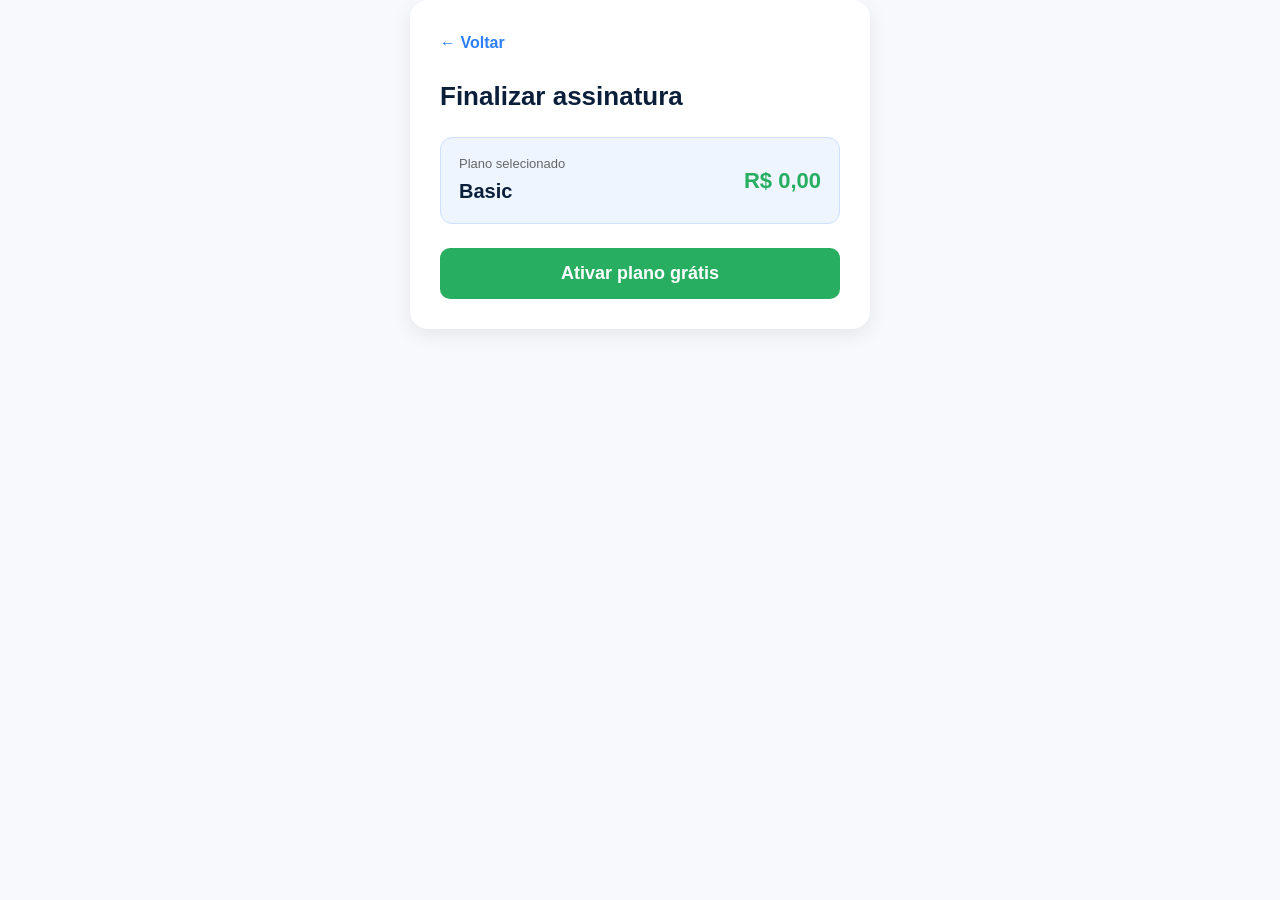
==== checkout.html @ 2158d4a7 "." ====
<!DOCTYPE html>
<html lang="pt-br">

<head>
    <meta charset="UTF-8">
    <meta name="viewport" content="width=device-width, initial-scale=1.0">
    <title>Pagamento - Medica+</title>
    <link rel="stylesheet" href="style.css">
</head>

<body class="pagina-checkout">

    <main class="checkout">

        <a href="index.html" class="voltar">← Voltar</a>

        <h1>Finalizar assinatura</h1>

        <section class="resumo" aria-live="polite">
            <div>
                <p class="resumo-label">Plano selecionado</p>
                <p class="resumo-plano" id="resumo-plano">—</p>
            </div>
            <p class="resumo-preco" id="resumo-preco">R$ 0,00</p>
        </section>

        <div class="metodos" role="tablist" aria-label="Forma de pagamento">
            <button type="button" class="metodo ativo" id="btn-cartao" role="tab" aria-selected="true">💳 Cartão</button>
            <button type="button" class="metodo" id="btn-pix" role="tab" aria-selected="false">⚡ Pix</button>
        </div>

        <!-- ==================== CARTÃO ==================== -->
        <form class="form-pagamento" id="form-cartao">

            <label for="nome-cartao">Nome no cartão</label>
            <input type="text" id="nome-cartao" placeholder="Como está impresso no cartão" autocomplete="cc-name">

            <label for="numero-cartao">Número do cartão</label>
            <input type="text" id="numero-cartao" placeholder="0000 0000 0000 0000" inputmode="numeric"
                autocomplete="cc-number">

            <div class="linha-dupla">
                <div>
                    <label for="validade">Validade</label>
                    <input type="text" id="validade" placeholder="MM/AA" inputmode="numeric" autocomplete="cc-exp">
                </div>
                <div>
                    <label for="cvv">CVV</label>
                    <input type="text" id="cvv" placeholder="123" inputmode="numeric" autocomplete="cc-csc">
                </div>
            </div>

            <p class="mensagem" id="msg-cartao"></p>

            <button type="submit" class="btn-pagar" id="btn-pagar-cartao">Pagar <span id="valor-botao"></span></button>
        </form>

        <!-- ==================== PIX ==================== -->
        <div class="form-pagamento escondido" id="form-pix">

            <div class="pix-qr" aria-hidden="true">▦</div>

            <p class="pix-texto">Escaneie o QR Code no app do seu banco ou copie o código Pix:</p>

            <div class="pix-codigo">
                <input type="text" id="codigo-pix" readonly
                    value="URUBUDOPIXPAGUEAGORA!">
                <button type="button" id="btn-copiar-pix">Copiar</button>
            </div>

            <p class="mensagem" id="msg-pix"></p>

            <button type="button" class="btn-pagar" id="btn-confirmar-pix">Já paguei</button>
        </div>

    </main>


    <div class="overlay-sucesso" id="overlay-sucesso">
        <div class="caixa-sucesso">
            <div class="check">✓</div>
            <h2>Pagamento aprovado!</h2>
            <p id="sucesso-texto">Sua assinatura foi ativada com sucesso.</p>
            <a href="index.html" class="btn-pagar">Voltar para o início</a>
        </div>
    </div>

    <script src="script.js"></script>

</body>

</html>
---- style.css ----
/* =========================================================
   AJUSTES DE INTEGRAÇÃO - PÁGINAS UNIFICADAS
   ========================================================= */

html {
    scroll-behavior: smooth;
    scroll-padding-top: 90px;
}

/* clip no lugar de hidden: evita barra lateral sem quebrar o position: sticky do menu */
body {
    overflow-x: clip;
}


* {
    margin: 0;
    padding: 0;
    box-sizing: border-box;
}



body {
    font-family: Arial, Helvetica, sans-serif;
    background-color: #f8f9fc;
    color: #333;
    line-height: 1.6;
}

/* ==========================================================
                        ACESSIBILIDADE
   ========================================================== */

.skip-link {
    position: absolute;
    top: -60px;
    left: 10px;
    background: #2d7ff9;
    color: #fff;
    padding: 10px 18px;
    border-radius: 8px;
    z-index: 2000;
    transition: top .2s;
}

.skip-link:focus {
    top: 10px;
}

a:focus-visible,
button:focus-visible,
input:focus-visible {
    outline: 3px solid #2d7ff9;
    outline-offset: 2px;
}

/* ==========================================================
                          NAV
   ========================================================== */

nav img {
    width: 180px;
    height: auto;
}

nav {
    background-color: #ffffff;
    position: sticky;
    top: 0;
    z-index: 1000;
    box-shadow: 0 3px 10px rgba(0, 0, 0, 0.08);
    font-size: 20px;
}

.nav-container {
    max-width: 1200px;
    margin: 0 auto;
    display: flex;
    align-items: center;
    justify-content: space-between;
    padding: 0 30px;
}

nav ul {
    display: flex;
    justify-content: center;
    align-items: center;
    list-style: none;
    gap: 20px;
}

nav li {
    margin: 0 20px;
}

nav a {
    display: block;
    text-decoration: none;
    color: #333;
    padding: 18px 0;
    font-weight: bold;
    transition: .3s;
}

nav a:hover {
    color: #2d7ff9;
}

nav a[aria-current="page"] {
    color: #2d7ff9;
    border-bottom: 3px solid #2d7ff9;
}

.menu-toggle {
    display: none;
    flex-direction: column;
    justify-content: space-between;
    width: 28px;
    height: 20px;
    background: none;
    border: none;
    cursor: pointer;
    padding: 0;
}

.menu-toggle span {
    display: block;
    height: 3px;
    width: 100%;
    background-color: #0b1f3a;
    border-radius: 2px;
}

/* ==========================================================
                         HERO
   ========================================================== */

.hero {
    display: flex;
    flex-direction: row;
    max-width: 1200px;
    margin: auto;
    justify-content: space-between;
    align-items: center;
    gap: 60px;
    padding: 80px 30px;
}

.hero-text {
    flex: 1;
    max-width: 550px;
}

.hero-text p:first-child {
    display: inline-block;
    color: #27AE60;
    background-color: #9FFFBF;
    font-size: 18px;
    border-radius: 30px;
    padding: 10px 20px;
    margin-bottom: 40px;
}

.hero-text h1 {
    font-size: 80px;
    color: #0b1f3a;
    line-height: 1.2;
    margin-bottom: 20px;
}

.hero-text h1 span {
    color: #27AE60;
}

.hero-text p {
    font-size: 21px;
    color: #666;
    margin-bottom: 30px;
    font-weight: bold;
}

.hero img {
    width: 380px;
    max-width: 100%;
    height: auto;
    flex-shrink: 0;
}

.hero-buttons {
    display: flex;
    flex-wrap: wrap;
    gap: 15px;
}

.Baixa-app,
.Ver-planos {
    padding: 15px 30px;
    border-radius: 8px;
    font-size: 16px;
    font-weight: bold;
    border: none;
    cursor: pointer;
    transition: .3s;
    display: inline-flex;
    align-items: center;
    gap: 8px;
    text-decoration: none;
}

.Baixa-app {
    background: #2d7ff9;
    color: white;
}

.Baixa-app:hover {
    background: #1b65d6;
}

.Ver-planos {
    background: white;
    border: 2px solid #ddd;
    color: #333;
}

.Ver-planos:hover {
    border-color: #2d7ff9;
    color: #2d7ff9;
}




/* ==========================================================
                        FUNCIONALIDADES
   ========================================================== */

.funcionalidades {
    background-color: #E8F9E5;
    position: relative;
    max-width: 1200px;
    margin:  auto;
    padding: 60px 30px;
    z-index: 1;
}
 
.funcionalidades::before {
    content: "";
    position: absolute;
    top: 0;
    bottom: 0;
    left: 50%;
    width: 100vw;
    transform: translateX(-50%);
    background-color: #E8F9E5;
    z-index: -1;
}
 
.funcionalidades header {
    text-align: center;
    margin-bottom: 40px;
}
 
.funcionalidades header p {
    display: inline-block;
    color: #0ad06a;
    font-weight: bold;
    font-size: 19px;
    letter-spacing: 1px;
    padding: 8px 18px;
    border-radius: 30px;
    margin-bottom: 16px;
}
 
.funcionalidades header h2 {
    font-size: 32px;
    color: #0b1f3a;
}
 
.cards {
    display: grid;
    grid-template-columns: repeat(auto-fit, minmax(240px, 1fr));
    gap: 24px;
   
}
 
.card-func {
    background-color: #fff;
    border-radius: 18px;
    padding: 28px 24px;
    box-shadow: 0 4px 12px rgba(0, 0, 0, 0.06);
    transition: transform .3s, box-shadow .3s;
    position: relative;
     border: 2px solid #27AE60;
}
 
.card-func:hover {
    transform: translateY(-6px);
    box-shadow: 0 10px 20px rgba(0, 0, 0, 0.1);
 
}
 
.card-func span {
    font-size: 32px;
    display: block;
    margin-bottom: 14px;
}
 
.card-func.sos {
    background-color: ffffrgb(240, 108, 108);
    border: 2px solid red
}
 
.card-func.sos h3 {
    color: red
}
 
.card-func h3 {
    font-size: 19px;
    color: #0b1f3a;
    margin-bottom: 8px;
}
 
.card-func p {
    font-size: 15px;
    color: #666;
}
 
.card-func--destaque {
    border: 2px solid #27AE60;
}
 
.brinde {
    position: absolute;
    top: -14px;
    left: 20px;
    background-color: #27AE60;
    color: #fff;
    font-size: 12px;
    font-weight: bold;
    padding: 6px 14px;
    border-radius: 20px;
}
/* ==========================================================
                         PLANOS
   ========================================================== */

.planos {
    background-color: #96dcff63;
}

.planos header p {
    text-align: center;
    padding: 10px;
    letter-spacing: 1px;
    color: #007EFF;
    font-weight: bolder;
    font-size: 19px;
    padding: 20px;
    margin-bottom: 16px;
}

.planos header h2 {
    text-align: center;
    font-size: 35px;
}

.planos .card {
    display: flex;
    flex-direction: row;
    padding: 50px;
    justify-content: center;
    gap: 40px;
    align-items: stretch;
    flex-wrap: wrap;
}

ul {
    list-style: none;
    padding: 0;
    margin: 20px 0;
    font-weight: bolder;
}

.planos .card .card-essencial,
.planos .card .card-cuidado,
.planos .card .card-cuidado-total {
    display: flex;
    flex-direction: column;
    text-align: center;
    padding: 20px;
    border-radius: 30px;
    box-shadow: 0 4px 8px rgba(0, 0, 0, 0.2);
    flex: 1 1 280px;
    max-width: 340px;
    transition: transform .3s ease;
}

.planos .card .card-essencial {
    background-color: #ffffff;
    border: 1px solid #e0e0e0;
}

.planos .card .card-cuidado {
    background-color: #0069F2;
    color: white;
}

.planos .card .card-cuidado-total {
    background-color: #27AE60;
    color: rgb(255, 255, 255);
    box-shadow: 0 10px 30px rgba(0, 0, 0, 0.25);
    z-index: 2;
    position: relative;
    overflow: hidden;
}

.planos .card .ribbon {
    position: absolute;
    top: 18px;
    left: -38px;
    width: 150px;
    background-color: #f30a0a;
    color: #ffffff;
    font-size: 9px;
    font-weight: bold;
    text-align: center;
    padding: 5px 0;
    text-transform: uppercase;
    letter-spacing: 1px;
    transform: rotate(-45deg);
    box-shadow: 0 4px 10px rgba(0, 0, 0, 0.35);
    animation: pulse-ribbon 2s ease-in-out infinite;
}

@keyframes pulse-ribbon {
    0%, 100% { transform: rotate(-45deg) scale(1); }
    50% { transform: rotate(-45deg) scale(1.08); }
}

.planos .card h3 {
    font-size: 35px;
    margin-bottom: -10px;
    font-weight: bold;
}

.planos .card span.preco {
    font-size: 50px;
    font-weight: bold;
}

.planos .card p {
    font-size: 18px;
    margin-bottom: 5px;
    font-weight: bold;
}

.planos .card li {
    font-size: 18px;
}

.planos .card ul li {
    display: flex;
    align-items: flex-start;
    justify-content: center;
    text-align: left;
    gap: 8px;
    margin-bottom: 10px;
}

.planos .card ul li img {
    width: 18px;
    height: 18px;
    flex-shrink: 0;
    margin-top: 3px;
}

.planos .card .card-cuidado-total p.popular {
    background-color: #ffffff;
    color: #27AE60;
    font-size: 15px;
    font-weight: bold;
    padding: 5px 10px;
    border-radius: 20px;
    align-self: center;
    max-width: fit-content;
}

.planos .card button {
    background-color: white;
    border: 2px solid #2d7ff9;
    color: #2d7ff9;
    padding: 10px 20px;
    border-radius: 15px;
    cursor: pointer;
    font-size: 25px;
    font-weight: bold;
    margin-top: auto;
    align-self: center;
    transition: transform .3s, border-color .3s;
}

.planos .card .card-cuidado button {
    border-color: #2d7ff9;
    color: #2d7ff9;
}

.planos .card .card-cuidado-total button {
    border-color: #27AE60;
    color: #27AE60;
}

.planos .card button:hover {
    transform: scale(1.08);
}

/* ==========================================================
                           FOOTER
   ========================================================== */

footer {
    background-color: #0b1f3a;
    color: #fff;
    padding: 50px 30px;
}

.footer-container {
    max-width: 1200px;
    margin: auto;
    display: flex;
    flex-wrap: wrap;
    gap: 40px;
    align-items: flex-start;
    justify-content: space-between;
}

/* Logo sempre sozinho na primeira linha, ocupando toda a largura */
.footer-logo {
    flex: 1 1 100%;
    display: flex;
    flex-direction: column;
    gap: 16px;
}

/* Cresce junto com a tela, sem estourar no mobile */
.footer-logo img {
    display: block;
    width: clamp(220px, 42vw, 560px);
    max-width: 100%;
    height: auto;
}

/* As 3 colunas ficam alinhadas em linha embaixo do logo */
.footer-links,
.footer-contact {
    flex: 1 1 200px;
    min-width: 0;
}

/* Telas menores: as 3 seções viram coluna, logo continua em cima */
@media (max-width: 700px) {
    .footer-links,
    .footer-contact {
        flex: 1 1 100%;
    }
}


.footer-links h3 {
    font-size: 18px;
    margin-bottom: 20px;
    color: #fff;
}

.footer-links ul {
    display: flex;
    flex-direction: column;
    gap: 12px;
    margin: 0;
}

.footer-links ul li a {
    text-decoration: none;
    color: rgba(255, 255, 255, 0.65);
    font-weight: normal;
    font-size: 15px;
    transition: .3s;
}

.footer-links ul li a:hover {
    color: #2d7ff9;
    padding-left: 4px;
}

.footer-contact h3 {
    font-size: 18px;
    margin-bottom: 20px;
    color: #fff;
    font-style: normal;
}

.footer-contact p {
    color: rgba(255, 255, 255, 0.65);
    font-size: 15px;
    font-style: normal;
    margin-bottom: 8px;
}

.footer-contact a {
    color: rgba(255, 255, 255, 0.65);
    text-decoration: underline;
}

.footer-contact a:hover {
    color: #2d7ff9;
}

/* ==========================================================
                       RESPONSIVIDADE
   ========================================================== */

/* Tablet: hero e planos empilham, mas o menu ainda cabe */
@media (max-width: 920px) {

      .planos .card .card-essencial,
    .planos .card .card-cuidado,
    .planos .card .card-cuidado-total {
    flex: 1 1 auto;
}
    .hero {
        flex-direction: column;
        text-align: center;
        padding: 50px 20px;
    }

    .hero-text {
        max-width: 100%;
    }

    .hero-text h1 {
        font-size: 52px;
    }

    .hero-buttons {
        justify-content: center;
    }

    .planos .card {
        padding: 30px 20px;
        flex-direction: column;
        align-items: center;
        flex-wrap: nowrap;
    }
}

@media (max-width: 768px) {
    .planos .card .card-essencial,
    .planos .card .card-cuidado,
    .planos .card .card-cuidado-total {
        max-width: 100%;
        width: 100%;
        flex-shrink: 0;
        flex: 1 1 auto;
    }

    .nav-container {
        padding: 14px 20px;
        position: relative;
    }

    .menu-toggle {
        display: flex;
    }

    nav ul {
        position: absolute;
        top: 100%;
        left: 0;
        width: 100%;
        background-color: #fff;
        flex-direction: column;
        align-items: flex-start;
        gap: 0;
        max-height: 0;
        overflow: hidden;
        transition: max-height .3s ease;
        box-shadow: 0 8px 10px rgba(0, 0, 0, 0.08);
    }

    nav ul.aberto {
        max-height: 400px;
    }

    nav li {
        margin: 0;
        width: 100%;
    }

    nav a {
        padding: 16px 20px;
        width: 100%;
    }

    .hero-text h1 {
        font-size: 38px;
    }

    .hero-text p {
        font-size: 17px;
    }

    .planos .card {
        flex-direction: column;
        align-items: center;
        flex-wrap: nowrap;
    }
}
   


/* Celular pequeno */
@media (max-width: 320px) {
    .hero-text h1 {
        font-size: 30px;
    }

    .funcionalidades header h2,
    .planos header h2 {
        font-size: 24px;
    }

     .footer-container{
        flex-direction: column;
    }

   
}


/* ==========================================================
                       Checkout
   ========================================================== */


.checkout {
    max-width: 460px;
    margin: 0 auto;
    background: #fff;
    border-radius: 18px;
    padding: 30px;
    box-shadow: 0 6px 20px rgba(0, 0, 0, 0.08);
}

.voltar {
    display: inline-block;
    color: #2d7ff9;
    text-decoration: none;
    font-weight: bold;
    margin-bottom: 20px;
}

.voltar:hover {
    text-decoration: underline;
}

.checkout h1 {
    color: #0b1f3a;
    font-size: 26px;
    margin-bottom: 20px;
}

.resumo {
    display: flex;
    justify-content: space-between;
    align-items: center;
    background: #eef5ff;
    border: 1px solid #cfe1ff;
    border-radius: 12px;
    padding: 16px 18px;
    margin-bottom: 24px;
}

.resumo-label {
    font-size: 13px;
    color: #666;
}

.resumo-plano {
    font-size: 20px;
    font-weight: bold;
    color: #0b1f3a;
}

.resumo-preco {
    font-size: 22px;
    font-weight: bold;
    color: #27AE60;
    white-space: nowrap;
}

.metodos {
    display: flex;
    gap: 10px;
    margin-bottom: 22px;
}

.metodo {
    flex: 1;
    padding: 12px;
    border: 2px solid #ddd;
    background: #fff;
    border-radius: 10px;
    font-size: 16px;
    font-weight: bold;
    color: #555;
    cursor: pointer;
    transition: .2s;
}

.metodo.ativo {
    border-color: #2d7ff9;
    color: #2d7ff9;
    background: #eef5ff;
}

.form-pagamento label {
    display: block;
    font-size: 14px;
    font-weight: bold;
    color: #0b1f3a;
    margin-bottom: 6px;
    margin-top: 16px;
}

.form-pagamento input {
    width: 100%;
    padding: 14px;
    border: 1px solid #ccc;
    border-radius: 8px;
    font-size: 16px;
    outline: none;
}

.form-pagamento input:focus {
    border-color: #2d7ff9;
    box-shadow: 0 0 0 2px rgba(45, 127, 249, 0.2);
}

.linha-dupla {
    display: flex;
    gap: 14px;
}

.linha-dupla > div {
    flex: 1;
}

.escondido {
    display: none;
}

.btn-pagar {
    display: block;
    width: 100%;
    text-align: center;
    text-decoration: none;
    margin-top: 24px;
    background-color: #27AE60;
    color: #fff;
    border: none;
    padding: 15px;
    border-radius: 10px;
    font-size: 18px;
    font-weight: bold;
    cursor: pointer;
    transition: background-color .2s;
}

.btn-pagar:hover {
    background-color: #219150;
}

.mensagem {
    font-size: 14px;
    margin-top: 12px;
    display: none;
}

.mensagem.mostrar {
    display: block;
}

.mensagem.erro {
    color: #e53935;
}

.mensagem.sucesso {
    color: #2e7d32;
}

.pix-qr {
    font-size: 120px;
    text-align: center;
    color: #0b1f3a;
    line-height: 1;
    margin: 10px 0 20px;
}

.pix-texto {
    font-size: 14px;
    color: #555;
    text-align: center;
    margin-bottom: 14px;
}

.pix-codigo {
    display: flex;
    gap: 8px;
}

.pix-codigo input {
    flex: 1;
    padding: 12px;
    border: 1px solid #ccc;
    border-radius: 8px;
    font-size: 13px;
    color: #666;
    outline: none;
}

.pix-codigo button {
    padding: 0 18px;
    border: none;
    border-radius: 8px;
    background: #2d7ff9;
    color: #fff;
    font-weight: bold;
    cursor: pointer;
}

.pix-codigo button:hover {
    background: #1b65d6;
}

.overlay-sucesso {
    display: none;
    position: fixed;
    inset: 0;
    background: rgba(0, 0, 0, 0.5);
    justify-content: center;
    align-items: center;
    padding: 16px;
    z-index: 50;
}

.overlay-sucesso.ativo {
    display: flex;
}

.caixa-sucesso {
    background: #fff;
    border-radius: 18px;
    padding: 36px 28px;
    text-align: center;
    max-width: 380px;
    width: 100%;
}

.caixa-sucesso .check {
    width: 74px;
    height: 74px;
    margin: 0 auto 18px;
    border-radius: 50%;
    background: #27AE60;
    color: #fff;
    font-size: 42px;
    line-height: 74px;
}

.caixa-sucesso h2 {
    color: #0b1f3a;
    margin-bottom: 10px;
}

.caixa-sucesso p {
    color: #555;
    margin-bottom: 20px;
}

/* Logado */

:root {
    --azul: #2d7ff9;
    --azul-hover: #1a6ae0;
    --verde: #7ED957;
    --verde-escuro: #2e9e3f;
    --verde-claro: #E8F9E5;
    --azul-claro: #DCEEFF;
    --cor-titulo: #1E1E1E;
    --cor-texto: #4a4a4a;
    --cinza-borda: #D9D9D9;
    --vermelho: #e63946;
    --vermelho-claro: #fde8e9;
}

body.pagina-logado a:focus-visible,
body.pagina-logado button:focus-visible,
body.pagina-logado input:focus-visible,
body.pagina-logado select:focus-visible{
    outline: 3px solid var(--azul);
    outline-offset: 2px;
}


body.pagina-logado nav img{
    width: 180px;
    height: auto;
}

body.pagina-logado nav{
    background-color: #ffffff;
    position: sticky;
    top: 0;
    z-index: 1000;
    box-shadow: 0 3px 10px rgba(0, 0, 0, 0.08);
    font-size: 22px;
}

body.pagina-logado .nav-container{
    max-width: 1200px;
    margin: 0 auto;
    display: flex;
    align-items: center;
    justify-content: space-between;
    padding: 0 30px;
}

body.pagina-logado .menu-toggle{
    display: none;
    flex-direction: column;
    justify-content: space-between;
    width: 28px;
    height: 20px;
    background: none;
    border: none;
    cursor: pointer;
    padding: 0;
}

body.pagina-logado .menu-toggle span{
    display: block;
    height: 3px;
    width: 100%;
    background-color: var(--cor-titulo);
    border-radius: 2px;
}

body.pagina-logado nav ul{
    display: flex;
    justify-content: center;
    align-items: center;
    list-style: none;
    gap: 20px;
    padding: 10px 30px;
    flex-wrap: wrap;
}

body.pagina-logado nav li{
    margin: 0 20px;
}

body.pagina-logado nav a{
    display: block;
    text-decoration: none;
    color: #333;
    padding: 18px 0;
    font-weight: bold;
    transition: .3s;
}

body.pagina-logado nav a:hover{
    color: var(--azul);
}

body.pagina-logado nav a.ativo{
    color: var(--azul);
    border-bottom: 3px solid var(--azul);
}

body.pagina-logado main{
    max-width: 1200px;
    margin: 0 auto;
    padding: 40px 30px;
}

body.pagina-logado .boas-vindas{
    display: flex;
    align-items: flex-start;
    flex-wrap: wrap;
    gap: 20px;
    margin-bottom: 40px;
}

body.pagina-logado .boas-vindas-text h1{
    font-size: 36px;
    color: var(--cor-titulo);
    margin-bottom: 10px;
}

body.pagina-logado .boas-vindas-text p{
    font-size: 18px;
    color: var(--cor-texto);
    max-width: 500px;
}

body.pagina-logado .btns-conta {
  display: flex;
  gap: 12px;
  margin-left: auto;
}


body.pagina-logado .Ver-perfil{
    background-color: #fff;
    border: 1px solid var(--cinza-borda);
    color: var(--cor-titulo);
    font-weight: bold;
    padding: 12px 22px;
    border-radius: 25px;
    cursor: pointer;
    font-size: 17px;
    transition: 0.3s;
    white-space: nowrap;
}

body.pagina-logado .Ver-perfil:hover{
    background-color: var(--azul);
    color: #fff;
    border-color: var(--azul);
}

body.pagina-logado .Sair-conta{
    background-color: #fff;
    border: 1px solid var(--cinza-borda);
    color: var(--cor-titulo);
    font-weight: bold;
    padding: 12px 12px;
    border-radius: 25px;
    cursor: pointer;
    font-size: 17px;
    transition: 0.3s;
    white-space: nowrap;
}

body.pagina-logado .Sair-conta:hover{
    background-color: rgba(255, 22, 22, 0.719);
    color: white;
}

body.pagina-logado .cards{
    display: grid;
    grid-template-columns: repeat(3, 1fr);
    gap: 24px;
    margin-bottom: 50px;
}

body.pagina-logado .cards article{
    border-radius: 20px;
    padding: 24px;
}

body.pagina-logado [data-scroll-to]{
    cursor: pointer;
    transition: transform 0.2s, box-shadow 0.2s;
}

body.pagina-logado [data-scroll-to]:hover{
    transform: translateY(-4px);
    box-shadow: 0 10px 20px rgba(0, 0, 0, 0.08);
}

body.pagina-logado [data-scroll-to]:focus-visible{
    outline: 3px solid var(--azul);
    outline-offset: 3px;
}

body.pagina-logado .cards h3{
    font-size: 20px;
    color: var(--cor-titulo);
    margin-bottom: 16px;
}

body.pagina-logado .card-picos{
    background-color: var(--verde-claro);
}

body.pagina-logado .card-contatos{
    background-color: var(--azul-claro);
}

body.pagina-logado .card-suporte{
    background-color: var(--verde-claro);
}

@media (max-width: 900px) {
    body.pagina-logado .cards{
        grid-template-columns: 1fr;
    }
}

body.pagina-logado .card-home{
    list-style: none;
}

body.pagina-logado .card-home li{
    background-color: #fff;
    border-radius: 14px;
    padding: 14px 16px;
    margin-bottom: 12px;
}

body.pagina-logado .card-home li:last-child{
    margin-bottom: 0;
}

body.pagina-logado .card-home span{
    display: block;
    font-size: 15px;
    color: var(--cor-texto);
    margin-bottom: 6px;
}

body.pagina-logado .card-home .valor{
    display: inline-block;
    font-size: 22px;
    font-weight: bold;
    color: var(--cor-titulo);
}

body.pagina-logado .valor.atualizado{
    animation: pulso 0.6s ease;
}

@keyframes pulso {
    0% {
        transform: scale(1);
    }

    30% {
        transform: scale(1.15);
        color: var(--azul);
    }

    100% {
        transform: scale(1);
    }
}

body.pagina-logado .tag-alto,
body.pagina-logado .tag-baixo{
    display: inline-block;
    font-size: 13px;
    font-weight: bold;
    padding: 2px 8px;
    border-radius: 20px;
    margin-bottom: 6px;
}

body.pagina-logado .pico-alto .tag-alto{
    background-color: var(--vermelho-claro);
    color: var(--vermelho);
}

body.pagina-logado .pico-baixo .tag-baixo{
    background-color: var(--azul-claro);
    color: var(--azul);
}

body.pagina-logado .pico-alto,
body.pagina-logado .pico-baixo{
    opacity: 0;
    transform: translateY(15px);
    animation: apareceCard 0.6s ease forwards;
}

body.pagina-logado .pico-baixo{
    animation-delay: 0.2s;
}

@keyframes apareceCard {
    to {
        opacity: 1;
        transform: translateY(0);
    }
}

body.pagina-logado .lista-contatos{
    list-style: none;
    display: flex;
    flex-direction: column;
    gap: 12px;
}

body.pagina-logado .btn-contato{
    width: 100%;
    background-color: #fff;
    border: none;
    border-radius: 13px;
    padding: 12px 20px;
    font-size: 17px;
    font-weight: bold;
    color: var(--cor-titulo);
    text-align: left;
    cursor: pointer;
    transition: 0.3s;
}

body.pagina-logado .btn-contato:hover{
    background-color: var(--azul);
    color: #fff;
}

body.pagina-logado .card-suporte p{
    font-size: 17px;
    color: var(--cor-texto);
}

body.pagina-logado .proxima-visita{
    background-color: #fff;
    border-radius: 17px;
    padding: 16px;
    margin-top: 10px;
    font-size: 20px;
    font-weight: bold;
    color: var(--azul);
    text-align: center;
}

body.pagina-logado .proxima-visita span{
    display: block;
    font-size: 18px;
    margin-top: 4px;
}

body.pagina-logado .monitoramento{
    background-color: var(--verde-claro);
    border-radius: 24px;
    padding: 40px;
    margin-bottom: 50px;
}

body.pagina-logado .monitoramento header{
    text-align: center;
    margin-bottom: 24px;
}

body.pagina-logado .monitoramento header h2{
    font-size: 29px;
    color: var(--cor-titulo);
    letter-spacing: 1px;
}

body.pagina-logado .monitoramento header p{
    font-size: 22px;
    color: var(--cor-titulo);
    margin-top: 4px;
    font-weight: bold;
}

body.pagina-logado .filtros{
    display: flex;
    justify-content: center;
    align-items: center;
    flex-wrap: wrap;
    gap: 20px;
    margin-bottom: 30px;
}

body.pagina-logado .filtro{
    display: flex;
    align-items: center;
    flex-wrap: wrap;
    justify-content: center;
    row-gap: 6px;
    gap: 8px;
    background-color: #fff;
    border-radius: 17px;
    padding: 10px 18px;
    font-size: 18px;
}

body.pagina-logado .filtro label{
    font-weight: bold;
    white-space: nowrap;
}

body.pagina-logado .filtro input[type="date"]{
    border: none;
    background: transparent;
    font-family: inherit;
    color: var(--cor-texto);
    font-size: 18px;
}

body.pagina-logado .filtro-info{
    background-color: #fff;
    border-radius: 14px;
    padding: 10px 18px;
    font-size: 18px;
    color: var(--cor-texto);
}

body.pagina-logado .chart-card{
    background-color: #fff;
    border-radius: 20px;
    padding: 30px;
}

body.pagina-logado .legenda{
    display: flex;
    justify-content: space-between;
    gap: 16px;
    margin-bottom: 24px;
    flex-wrap: wrap;
}

body.pagina-logado .legenda-item{
    display: flex;
    align-items: center;
    gap: 10px;
    flex: 1;
    min-width: 200px;
    padding: 10px 14px;
    border-radius: 12px;
}

body.pagina-logado .legenda-item span{
    font-size: 22px;
}

body.pagina-logado .legenda-item h4{
    font-size: 18px;
    color: var(--cor-titulo);
}

body.pagina-logado .legenda-item p{
    font-size: 14px;
    color: var(--cor-texto);
}

body.pagina-logado .legenda-item .faixa{
    margin-left: auto;
    font-size: 14px;
    font-weight: bold;
    white-space: nowrap;
}

body.pagina-logado .legenda-alto{
    background-color: var(--vermelho-claro);
}

body.pagina-logado .legenda-alto span,
body.pagina-logado .legenda-alto .faixa{
    color: var(--vermelho);
}

body.pagina-logado .legenda-normal{
    background-color: var(--verde-claro);
}

body.pagina-logado .legenda-normal span,
body.pagina-logado .legenda-normal .faixa{
    color: #2e9e3f;
}

body.pagina-logado .legenda-baixo{
    background-color: var(--azul-claro);
}

body.pagina-logado .legenda-baixo span,
body.pagina-logado .legenda-baixo .faixa{
    color: var(--azul);
}

body.pagina-logado #pressaoChart{
    width: 100%;
    max-height: 350px;
    margin-bottom: 24px;
}

body.pagina-logado .badges{
    list-style: none;
    display: flex;
    gap: 16px;
    flex-wrap: wrap;
    justify-content: center;
}

body.pagina-logado .badge{
    flex: 1;
    min-width: 200px;
    border-radius: 14px;
    padding: 14px 16px;
    text-align: center;
}

body.pagina-logado .badge span{
    display: block;
    font-size: 14px;
    color: var(--cor-texto);
    margin-bottom: 6px;
}

body.pagina-logado .badge p{
    font-size: 17px;
    font-weight: bold;
    margin-bottom: 4px;
}

body.pagina-logado .badge strong{
    font-size: 18px;
}

body.pagina-logado .badge-alto{
    background-color: var(--vermelho-claro);
}

body.pagina-logado .badge-alto p,
body.pagina-logado .badge-alto strong{
    color: var(--vermelho);
}

body.pagina-logado .badge-baixo{
    background-color: var(--azul-claro);
}

body.pagina-logado .badge-baixo p,
body.pagina-logado .badge-baixo strong{
    color: var(--azul);
}

body.pagina-logado #statusFiltro{
    text-align: center;
    margin-top: 16px;
    font-size: 16px;
    color: var(--cor-texto);
}

body.pagina-logado .overlay{
    position: fixed;
    inset: 0;
    display: flex;
    align-items: center;
    justify-content: center;
    z-index: 2000;

    opacity: 0;
    visibility: hidden;
    transition: opacity 0.3s ease;
}

body.pagina-logado .overlay.aberto{
    opacity: 1;
    visibility: visible;
}

body.pagina-logado .overlay-fundo{
    position: absolute;
    inset: 0;
    background-color: rgba(11, 31, 58, 0.55);
}

body.pagina-logado .overlay-caixa{
    position: relative;
    background-color: #fff;
    border-radius: 24px;
    padding: 36px;
    width: 100%;
    max-width: 480px;
    max-height: 90vh;
    overflow-y: auto;
    transform: scale(0.92) translateY(10px);
    transition: transform 0.3s ease;
}

body.pagina-logado .overlay.aberto .overlay-caixa{
    transform: scale(1) translateY(0);
}

body.pagina-logado .overlay-fechar{
    position: absolute;
    top: 20px;
    right: 20px;
    background: none;
    border: none;
    font-size: 22px;
    color: var(--cor-texto);
    cursor: pointer;
    width: 36px;
    height: 36px;
    border-radius: 50%;
    transition: background-color 0.2s;
}

body.pagina-logado .overlay-fechar:hover{
    background-color: #f0f0f0;
}

body.pagina-logado .overlay-caixa h2{
    font-size: 25px;
    color: var(--cor-titulo);
    margin-bottom: 24px;
    text-align: center;
}

body.pagina-logado .perfil-foto{
    display: flex;
    flex-direction: column;
    align-items: center;
    gap: 10px;
    margin-bottom: 24px;
}

body.pagina-logado .perfil-foto img{
    width: 90px;
    height: 90px;
    border-radius: 50%;
    object-fit: cover;
    background-color: var(--azul-claro);
    border: 3px solid var(--azul-claro);
}

body.pagina-logado .perfil-foto-label{
    font-size: 15px;
    font-weight: bold;
    color: var(--azul);
    cursor: pointer;
}

body.pagina-logado .perfil-foto-label:hover{
    text-decoration: underline;
}

body.pagina-logado .campo{
    margin-bottom: 18px;
    display: flex;
    flex-direction: column;
    gap: 6px;
}

body.pagina-logado .campo label{
    font-size: 15px;
    font-weight: bold;
    color: var(--cor-titulo);
}

body.pagina-logado .campo input,
body.pagina-logado .campo select{
    padding: 10px 14px;
    border: 1px solid var(--cinza-borda);
    border-radius: 10px;
    font-size: 17px;
    font-family: inherit;
    color: var(--cor-titulo);
}

body.pagina-logado .campo input:focus,
body.pagina-logado .campo select:focus{
    border-color: var(--azul);
}

body.pagina-logado .campo.campo-invalido input{
    border-color: var(--vermelho);
}

body.pagina-logado .campo .erro{
    font-size: 13px;
    color: var(--vermelho);
    min-height: 14px;
}

body.pagina-logado .campo-plano p{
    font-weight: bold;
    color: var(--verde-escuro);
}

body.pagina-logado .campo-plano small{
    color: var(--cor-texto);
    font-size: 13px;
}

body.pagina-logado .mensagem-status{
    text-align: center;
    font-size: 16px;
    font-weight: bold;
    min-height: 20px;
    margin-bottom: 10px;
}

body.pagina-logado .mensagem-status.sucesso{
    color: #2e9e3f;
}

body.pagina-logado .mensagem-status.erro-geral{
    color: var(--vermelho);
}

body.pagina-logado .perfil-botoes{
    display: flex;
    gap: 12px;
    margin-top: 10px;
}

body.pagina-logado .btn-cancelar,
body.pagina-logado .btn-salvar{
    flex: 1;
    padding: 12px;
    border-radius: 30px;
    font-size: 17px;
    font-weight: bold;
    cursor: pointer;
    border: none;
    transition: 0.3s;
}

body.pagina-logado .btn-cancelar{
    background-color: #fff;
    border: 1px solid var(--cinza-borda);
    color: var(--cor-titulo);
}

body.pagina-logado .btn-cancelar:hover{
    background-color: #f0f0f0;
}

body.pagina-logado .btn-salvar{
    background-color: var(--azul);
    color: #fff;
}

body.pagina-logado .btn-salvar:hover{
    background-color: var(--azul-hover);
}

body.pagina-logado .btn-salvar:disabled{
    background-color: var(--cinza-borda);
    cursor: not-allowed;
}

body.pagina-logado .btn-sair{
    display: block;
    width: 100%;
    margin-top: 16px;
    padding: 12px;
    background: none;
    border: 1px solid var(--cinza-borda);
    border-radius: 20px;
    color: var(--vermelho);
    font-weight: bold;
    font-size: 16px;
    cursor: pointer;
    transition: 0.2s;
}

body.pagina-logado .btn-sair:hover{
    background-color: var(--vermelho-claro);
}

@media (max-width: 520px) {
    body.pagina-logado .overlay-caixa{
        padding: 24px;
        border-radius: 16px;
        max-width: 92%;
    }
}

body.pagina-logado .secao-contatos{
    margin-bottom: 50px;
}

body.pagina-logado .secao-contatos>header{
    text-align: center;
    margin-bottom: 24px;
}

body.pagina-logado .secao-contatos h2{
    font-size: 29px;
    color: var(--cor-titulo);
}

body.pagina-logado .contatos-card{
    background-color: var(--azul-claro);
    border-radius: 24px;
    overflow: hidden;
}

body.pagina-logado .contatos-abas{
    display: flex;
}

body.pagina-logado .aba{
    flex: 1;
    background-color: #fff;
    border: none;
    padding: 18px;
    font-size: 17px;
    font-weight: bold;
    color: var(--cor-texto);
    cursor: pointer;
    transition: 0.2s;
    border-bottom: 3px solid transparent;
}

body.pagina-logado .aba:hover{
    color: var(--azul);
}

body.pagina-logado .aba[aria-selected="true"]{
    color: var(--azul);
    border-bottom-color: var(--azul);
}

body.pagina-logado .contatos-painel{
    padding: 30px;
}

body.pagina-logado .lista-contatos-completa{
    list-style: none;
    display: flex;
    flex-direction: column;
    gap: 12px;
}

body.pagina-logado .contato-item{
    background-color: #fff;
    border-radius: 14px;
    padding: 14px 18px;
    display: flex;
    align-items: center;
    justify-content: space-between;
    gap: 12px;
    flex-wrap: wrap;
}

body.pagina-logado .contato-item .contato-info strong{
    display: block;
    color: var(--cor-titulo);
    font-size: 18px;
}

body.pagina-logado .contato-item .contato-info span{
    font-size: 15px;
    color: var(--cor-texto);
}

body.pagina-logado .contato-tipo{
    font-size: 12px;
    font-weight: bold;
    padding: 3px 10px;
    border-radius: 20px;
    background-color: var(--azul-claro);
    color: var(--azul);
    text-transform: capitalize;
}

body.pagina-logado .btn-remover-contato{
    background: none;
    border: 1px solid var(--cinza-borda);
    color: var(--vermelho);
    border-radius: 30px;
    padding: 6px 14px;
    font-size: 15px;
    cursor: pointer;
    transition: 0.2s;
}

body.pagina-logado .btn-remover-contato:hover{
    background-color: var(--vermelho-claro);
    border-color: var(--vermelho);
}

body.pagina-logado .contatos-painel .mensagem-vazio{
    text-align: center;
    color: var(--cor-texto);
    font-size: 16px;
    padding: 20px 0;
}

body.pagina-logado .secao-suporte{
    background-color: var(--verde-claro);
    border-radius: 24px;
    padding: 40px;
    text-align: center;
    margin-bottom: 50px;
}

body.pagina-logado .secao-suporte h2{
    font-size: 29px;
    color: var(--cor-titulo);
    margin-bottom: 6px;
}

body.pagina-logado .secao-suporte header p{
    font-weight: bold;
    color: var(--cor-titulo);
    margin-bottom: 20px;
}

body.pagina-logado .suporte-foto{
    width: 100%;
    max-width: 340px;
    border-radius: 16px;
    margin-bottom: 20px;
    object-fit: cover;
}

body.pagina-logado .suporte-visita-card{
    background-color: var(--azul-hover);
    color: #fff;
    border-radius: 16px;
    padding: 18px;
    max-width: 340px;
    margin: 0 auto 20px;
}

body.pagina-logado .suporte-visita-card p:first-child{
    font-size: 17px;
    margin-bottom: 4px;
}

body.pagina-logado .suporte-data{
    font-size: 22px;
    font-weight: bold;
}

body.pagina-logado .suporte-data span{
    display: block;
}

body.pagina-logado .suporte-aviso{
    font-size: 17px;
    color: var(--cor-texto);
}

body.pagina-logado .btn-reagendar{
    background: none;
    border: none;
    color: var(--azul);
    font-weight: bold;
    font-size: 17px;
    cursor: pointer;
    text-decoration: underline;
    padding: 0 4px;
}

body.pagina-logado .btn-reagendar:hover{
    color: var(--azul-hover);
}

body.pagina-logado .secao-humor{
    background-color: var(--verde-claro);
    border-radius: 24px;
    padding: 40px;
    margin-bottom: 50px;
}

body.pagina-logado .secao-humor>header{
    text-align: center;
    margin-bottom: 30px;
}

body.pagina-logado .secao-humor h2{
    font-size: 29px;
    color: var(--cor-titulo);
}

body.pagina-logado .humor-conteudo{
    display: flex;
    gap: 40px;
    flex-wrap: wrap;
}

body.pagina-logado ul.humor-legenda li {
  display: flex;
  align-items: center; /* Alinha o texto e o ícone no centro vertical */
  gap: 10px; /* Espaço entre o número, texto e ícone */
  font-size: 1rem;
  font-weight: 600;
}

body.pagina-logado .humor-legenda{
    list-style: none;
    border-left: 2px solid var(--cor-titulo);
    padding-left: 20px;
    margin: 0px;
    display: flex;
    flex-direction: column;
    gap: 12px;
    justify-content: space-between;
    min-width: 160px;
    font-weight: bold;
    color: var(--cor-titulo);
}

body.pagina-logado .humor-numero{
    color: var(--cor-texto);
    font-weight: normal;
    margin-right: 6px;
}

body.pagina-logado .humor-principal{
    flex: 1;
    min-width: 0;
}

body.pagina-logado .humor-principal .filtros{
    justify-content: flex-start;
    margin-bottom: 20px;
}

body.pagina-logado .humor-legenda svg {
    width: 50px;
    height: 60px;
    margin-left: auto;
}

body.pagina-logado .humor-timeline svg {
    width: 70px;
    height: 50px;
    margin: 0 auto;
}

body.pagina-logado .humor-timeline{
    background-color: #fff;
    border: 2px solid var(--azul);
    border-radius: 16px;
    padding: 20px;
    display: flex;
    gap: 20px;
    overflow-x: auto;
}

body.pagina-logado .humor-dia{
    display: flex;
    flex-direction: column;
    align-items: center;
    gap: 6px;
    flex-shrink: 0;
    min-width: 50px;
    text-align: center;
}

body.pagina-logado .humor-dia .emoji{
    font-size: 29px;
}

body.pagina-logado .humor-dia .data{
    font-size: 12px;
    color: var(--cor-texto);
    line-height: 1.3;
}

@media (max-width: 700px) {
    body.pagina-logado .humor-legenda{
        border-left: none;
        border-top: 2px solid var(--cor-titulo);
        padding-left: 0;
        padding-top: 16px;
        flex-direction: row;
        flex-wrap: wrap;
        gap: 16px;
    }
}

body.pagina-logado footer{
    background-color: #0b1f3a;
    color: #fff;
    padding: 50px 30px;
}

body.pagina-logado .footer-container{
    max-width: 1200px;
    margin: auto;
    display: flex;
    flex-wrap: wrap;
    gap: 40px;
    align-items: flex-start;
    justify-content: space-between;
}

body.pagina-logado .footer-logo{
    flex: 1 1 100%;
    display: flex;
    flex-direction: column;
    gap: 16px;
}

body.pagina-logado .footer-logo img{
    display: block;
    width: clamp(220px, 42vw, 560px);
    max-width: 100%;
    height: auto;
}

body.pagina-logado .footer-links,
body.pagina-logado .footer-contact{
    flex: 1 1 200px;
    min-width: 0;
}

@media (max-width: 700px) {
    body.pagina-logado .footer-links,
    body.pagina-logado .footer-contact{
        flex: 1 1 100%;
    }
}


body.pagina-logado .footer-links h3{
    font-size: 20px;
    margin-bottom: 20px;
    color: #fff;
}

body.pagina-logado .footer-links ul{
    display: flex;
    flex-direction: column;
    gap: 12px;
    margin: 0;
    text-decoration: none;
}

body.pagina-logado .footer-links ul li a{
    text-decoration: none;
    color: rgba(255, 255, 255, 0.65);
    font-weight: normal;
    font-size: 17px;
    transition: .3s;
}

body.pagina-logado .footer-links ul li a:hover{
    color: var(--azul);
    padding-left: 4px;
}

body.pagina-logado .footer-contact h3{
    font-size: 20px;
    margin-bottom: 20px;
    color: #fff;
    font-style: normal;
}

body.pagina-logado .footer-contact p{
    color: rgba(255, 255, 255, 0.65);
    font-size: 17px;
    font-style: normal;
    margin-bottom: 8px;
}

body.pagina-logado .footer-contact a{
    color: rgba(255, 255, 255, 0.65);
    text-decoration: underline;
}

body.pagina-logado .footer-contact a:hover{
    color: var(--azul);
}

body.pagina-logado footer ul{
    list-style: none !important;
    padding: 0 !important;
    margin: 0 !important;
}

body.pagina-logado footer li{
    list-style: none !important;
}



/* ==========================================================
   RESPONSIVIDADE - menu mobile
   ========================================================== */

@media (max-width: 768px) {
    body.pagina-logado .nav-container{
        padding: 14px 20px;
        position: relative;
    }

    body.pagina-logado .menu-toggle{
        display: flex;
    }

    body.pagina-logado nav ul{
        position: absolute;
        top: 100%;
        left: 0;
        width: 100%;
        background-color: #fff;
        flex-direction: column;
        flex-wrap: nowrap;
        align-items: flex-start;
        gap: 0;
        max-height: 0;
        overflow: hidden;
        transition: max-height .3s ease;
        box-shadow: 0 8px 10px rgba(0, 0, 0, 0.08);
        padding: 0;
    }

    body.pagina-logado nav ul.aberto{
        max-height: 400px;
    }

    body.pagina-logado nav li{
        margin: 0;
        width: 100%;
    }

    body.pagina-logado nav a{
        padding: 16px 20px;
        width: 100%;
    }

    body.pagina-logado .cards{
        grid-template-columns: 1fr;
    }

    body.pagina-logado .humor-conteudo{
        flex-direction: column;
        flex-wrap: nowrap;
    }
}

/* ==========================================================
   RESPONSIVIDADE EXTRA - telas bem pequenas (celular)
   ========================================================== */

@media (max-width: 600px) {
    body.pagina-logado main{
        padding: 24px 16px;
    }

    body.pagina-logado .boas-vindas{
        flex-direction: column;
        align-items: flex-start;
    }

    body.pagina-logado .boas-vindas-text h1{
        font-size: 26px;
    }

    body.pagina-logado .boas-vindas-text p{
        font-size: 16px;
    }

    body.pagina-logado .Ver-perfil{
        align-self: stretch;
        text-align: center;
    }

    body.pagina-logado .monitoramento,
body.pagina-logado .secao-humor,
body.pagina-logado .secao-suporte{
        padding: 24px 18px;
    }

    body.pagina-logado .monitoramento header h2,
body.pagina-logado .secao-contatos h2,
body.pagina-logado .secao-suporte h2,
body.pagina-logado .secao-humor h2{
        font-size: 22px;
    }

    body.pagina-logado .contatos-painel{
        padding: 20px;
    }

    body.pagina-logado .contatos-abas .aba{
        font-size: 14px;
        padding: 14px 8px;
    }

    body.pagina-logado .legenda-item,
body.pagina-logado .badge{
        min-width: 130px;
    }

    body.pagina-logado .legenda-item{
        flex-direction: column;
        text-align: center;
    }

    body.pagina-logado .legenda-item .faixa{
        margin-left: 0;
        white-space: normal;
    }

    body.pagina-logado .chart-card{
        padding: 24px 16px;
    }

    body.pagina-logado .filtro{
        flex-wrap: wrap;
        justify-content: center;
    }

    body.pagina-logado .overlay-caixa{
        padding: 20px;
    }

    body.pagina-logado .perfil-botoes{
        flex-direction: column;
    }

    body.pagina-logado .filtro input[type="date"]{
        max-width: 130px;
    }

    body.pagina-logado .humor-principal{
        padding: 24px 18px;
    }

    body.pagina-logado .humor-legenda{
        min-width: 0;
        width: 100%;
    }

    body.pagina-logado .humor-legenda li{
        flex: 1 1 45%;
    }
}

/* Telas bem pequenas (320px): campos de data não cabem lado a lado */
@media (max-width: 380px) {
    body.pagina-logado .filtro{
        flex-direction: column;
        align-items: stretch;
        width: 100%;
    }

    body.pagina-logado .filtro label,
    body.pagina-logado .filtro > span{
        text-align: center;
    }

    body.pagina-logado .filtro input[type="date"]{
        width: 100%;
        max-width: 100%;
    }

    body.pagina-logado .chart-card{
        padding: 20px 12px;
    }

    body.pagina-logado .filtros{
        flex-direction: column;
        align-items: stretch;
    }

    body.pagina-logado .filtro,
    body.pagina-logado .filtro-info,
    body.pagina-logado .humor-timeline{
        min-width: 0;
        width: 100%;
    }

    body.pagina-logado .filtro-info{
        text-align: center;
    }
}

/* ==========================================================
                       LOGIN (login.html)
   ========================================================== */

body.pagina-login{
  font-family: Arial, Helvetica, sans-serif;
  background: linear-gradient(160deg, #eaf2ff 0%, #f8f9fc 55%, #eafaf0 100%);
  min-height: 100vh;
}

body.pagina-login .hero{
  display: flex;
  align-items: center;
  justify-content: center;
  min-height: 100vh;
  padding: 40px 20px;
  position: relative;
}

body.pagina-login .hero .X{
  position: absolute;
  top: 18px;
  right: 24px;
  width: 42px;
  height: 42px;
  display: flex;
  align-items: center;
  justify-content: center;
  border-radius: 50%;
  background-color: #fff;
  box-shadow: 0 2px 8px rgba(10, 26, 60, 0.12);
  font-size: 26px;
  line-height: 1;
  color: #0a1a3c;
  text-decoration: none;
  transition: .2s;
}

body.pagina-login .hero .X:hover{
  background-color: #0a1a3c;
  color: #fff;
}

body.pagina-login .login-card{
  width: 100%;
  max-width: 440px;
  background-color: #fff;
  border: 1px solid #e6ebf5;
  border-radius: 18px;
  padding: 40px 36px 32px;
  box-shadow: 0 18px 45px rgba(10, 26, 60, 0.10);
  text-align: center;
}

body.pagina-login .login-card img{
  width: 190px;
  height: auto;
  margin-bottom: 18px;
}

body.pagina-login .hero h1{
  color: #0a1a3c;
  font-size: 28px;
  margin-bottom: 6px;
}

body.pagina-login .login-subtitulo{
  color: #5b6579;
  font-size: 15px;
  margin-bottom: 26px;
}

body.pagina-login .login-form{
  display: flex;
  flex-direction: column;
  gap: 16px;
  text-align: left;
}

body.pagina-login .campo-login label{
  display: block;
  font-size: 14px;
  font-weight: bold;
  color: #0a1a3c;
  margin-bottom: 6px;
}

body.pagina-login input[type="email"],
body.pagina-login .senha-container input{
  width: 100%;
  padding: 13px 15px;
  border: 1px solid #d8dfea;
  border-radius: 10px;
  font-size: 16px;
  background-color: #fbfcfe;
  outline: none;
  transition: .2s;
}

body.pagina-login input[type="email"]:focus,
body.pagina-login .senha-container input:focus{
  border-color: #1a6fee;
  background-color: #fff;
  box-shadow: 0 0 0 3px rgba(26, 111, 238, 0.15);
}

body.pagina-login .senha-container{
  position: relative;
}

body.pagina-login .senha-container input{
  padding-right: 46px;
}

body.pagina-login .olho{
  position: absolute;
  right: 12px;
  top: 50%;
  transform: translateY(-50%);
  background: none;
  border: none;
  cursor: pointer;
  font-size: 18px;
}

body.pagina-login .linha-opcoes{
  display: flex;
  justify-content: space-between;
  align-items: center;
  gap: 12px;
  font-size: 14px;
  color: #5b6579;
}

body.pagina-login .linha-opcoes label{
  display: flex;
  align-items: center;
  gap: 6px;
  cursor: pointer;
}

body.pagina-login .esqueceu{
  color: #1a6fee;
  text-decoration: none;
  font-weight: bold;
}

body.pagina-login .esqueceu:hover{
  text-decoration: underline;
}

body.pagina-login .btn-login{
  width: 100%;
  margin-top: 6px;
  background-color: #1a6fee;
  color: #fff;
  border: none;
  padding: 14px;
  border-radius: 10px;
  font-size: 17px;
  font-weight: bold;
  cursor: pointer;
  transition: .2s;
}

body.pagina-login .btn-login:hover{
  background-color: #145bc7;
  box-shadow: 0 8px 18px rgba(26, 111, 238, 0.28);
}

body.pagina-login .cadastro{
  margin-top: 24px;
  padding-top: 20px;
  border-top: 1px solid #eef1f6;
  font-size: 15px;
  color: #5b6579;
}

body.pagina-login .cadastro strong{
  color: #1a6fee;
  cursor: pointer;
}

body.pagina-login .cadastro strong:hover{
  text-decoration: underline;
}

@media (max-width: 480px){
  body.pagina-login .login-card{
    padding: 32px 22px 26px;
    border-radius: 14px;
  }

  body.pagina-login .hero h1{
    font-size: 24px;
  }
}

body.pagina-login .overlay{
  display: none;
  position: fixed;
  top: 0;
  left: 0;
  width: 100%;
  height: 100%;
  background-color: rgba(0, 0, 0, 0.5);
  justify-content: center;
  align-items: center;
  z-index: 10;
}
 
body.pagina-login .overlay.ativo{
  display: flex;
}
 
body.pagina-login .modal-box{
  background: white;
  border-radius: 12px;
  padding: 30px;
  width: 90%;
  max-width: 400px;
  box-sizing: border-box;
}
 
body.pagina-login .modal-box h2{
  color: #0a1a3c;
  font-size: 26px;
  margin: 0 0 15px 0;
  text-align: center;
}
 
body.pagina-login .modal-texto{
  color: #888;
  font-size: 15px;
  line-height: 1.5;
  text-align: center;
  margin: 15px 0 25px 0;
}
 
body.pagina-login .form-esqueci{
  display: flex;
  flex-direction: column;
}
 
body.pagina-login .form-esqueci label{
  color: #0a1a3c;
  font-size: 15px;
  margin-bottom: 8px;
}
 
body.pagina-login .form-esqueci input{
  padding: 15px;
  border: 1px solid #ccc;
  border-radius: 8px;
  font-size: 16px;
  margin-bottom: 30px;
  box-sizing: border-box;
  outline: none;
}
 
body.pagina-login .form-esqueci input:focus{
  border-color: #1a6fee;
  box-shadow: 0 0 0 2px rgba(26, 111, 238, 0.2);
}
 
body.pagina-login .btn-enviar{
  background-color: #3f5eab;
  color: white;
  border: none;
  padding: 15px;
  border-radius: 8px;
  font-size: 18px;
  font-weight: bold;
  cursor: pointer;
  margin-bottom: 15px;
  margin-top: 15px;
}
 
body.pagina-login .btn-enviar:hover{
  background-color: #34498a;
}
 
body.pagina-login .btn-cancelar{
  background: none;
  border: none;
  font-size: 18px;
  font-weight: bold;
  cursor: pointer;
  color: #000;
  width: 100%;
}
 
body.pagina-login .modal-cadastro{
  max-height: 85vh;
  overflow-y: auto;
}
 
body.pagina-login .form-cadastro{
  display: flex;
  flex-direction: column;
}
 
body.pagina-login .form-cadastro label{
  color: #0a1a3c;
  font-size: 15px;
  margin-bottom: 8px;
  margin-top: 15px;
}
 
body.pagina-login .form-cadastro label:first-of-type{
  margin-top: 0;
}
 
body.pagina-login .obrigatorio{
  color: red;
}
 
body.pagina-login .form-cadastro input[type="text"],
body.pagina-login .form-cadastro input[type="email"],
body.pagina-login .form-cadastro input[type="password"]{
  padding: 15px;
  border: 1px solid #ccc;
  border-radius: 8px;
  font-size: 16px;
  box-sizing: border-box;
  outline: none;
}
 
body.pagina-login .form-cadastro input:focus{
  border-color: #1a6fee;
  box-shadow: 0 0 0 2px rgba(26, 111, 238, 0.2);
}
 
body.pagina-login .opcoes-papel{
  display: flex;
  justify-content: space-between;
  border: 1px solid #ccc;
  border-radius: 8px;
  padding: 15px;
}
 
body.pagina-login .opcoes-papel label{
  margin: 0;
  display: flex;
  align-items: center;
  gap: 6px;
  font-size: 15px;
  color: #333;
  cursor: pointer;
}
 
body.pagina-login .erro-campo{
  color: #e53935;
  font-size: 15px;
  margin: 6px 0 5px 0;
  display: none;
}
 
body.pagina-login .erro-campo.mostrar{
  display: block;
}
 
body.pagina-login .erro-campo.sucesso{
  color: #2e7d32;
}
@media (max-width: 600px) {
    body.pagina-login {
        height: auto;
        min-height: 100vh;
        overflow-y: auto;
    }
}
/* =========================================================
   MENU EM TABLET
   A partir de 1024px o menu completo nao cabe ao lado da
   logo, entao ja troca pelo hamburguer (home e area logada).
   ========================================================= */

@media (max-width: 1024px) {

    nav img,
    body.pagina-logado nav img {
        width: 150px;
    }

    .nav-container,
    body.pagina-logado .nav-container {
        padding: 12px 20px;
        position: relative;
    }

    .menu-toggle,
    body.pagina-logado .menu-toggle {
        display: flex;
    }

    nav ul,
    body.pagina-logado nav ul {
        position: absolute;
        top: 100%;
        left: 0;
        width: 100%;
        background-color: #fff;
        flex-direction: column;
        flex-wrap: nowrap;
        align-items: flex-start;
        gap: 0;
        padding: 0;
        max-height: 0;
        overflow: hidden;
        transition: max-height .3s ease;
        box-shadow: 0 8px 10px rgba(0, 0, 0, 0.08);
    }

    nav ul.aberto,
    body.pagina-logado nav ul.aberto {
        max-height: 420px;
    }

    nav li,
    body.pagina-logado nav li {
        margin: 0;
        width: 100%;
        border-top: 1px solid #eef1f6;
    }

    nav a,
    body.pagina-logado nav a {
        padding: 16px 20px;
        width: 100%;
    }

    nav a[aria-current="page"],
    body.pagina-logado nav a.ativo {
        border-bottom: none;
        background-color: #f2f7ff;
    }
}
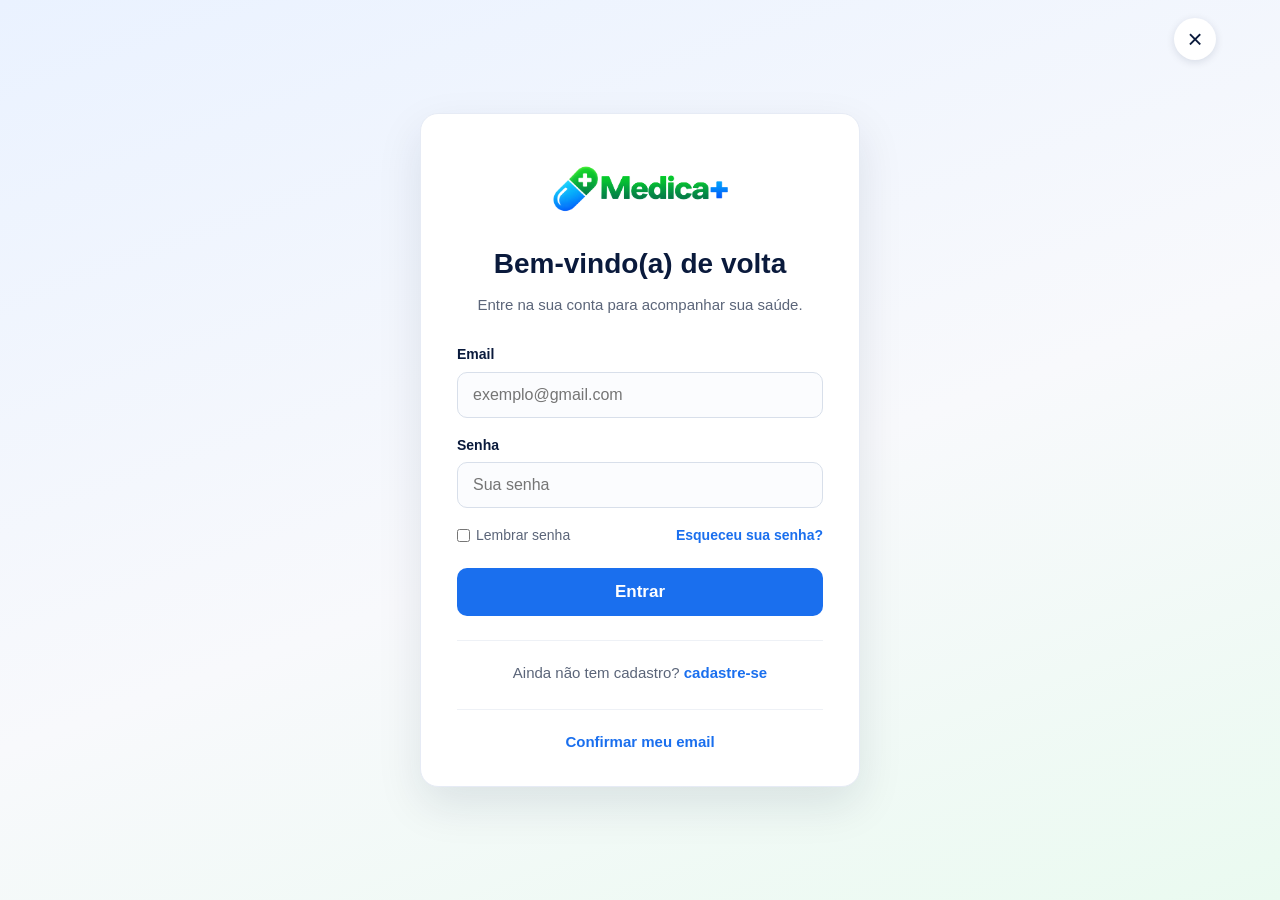
==== commit d3c54ba1: "Front com alterações" ====
--- a/checkout.html
+++ b/checkout.html
@@ -85,6 +85,7 @@
         </div>
     </div>
 
+    <script src="api.js"></script>
     <script src="script.js"></script>
 
 </body>
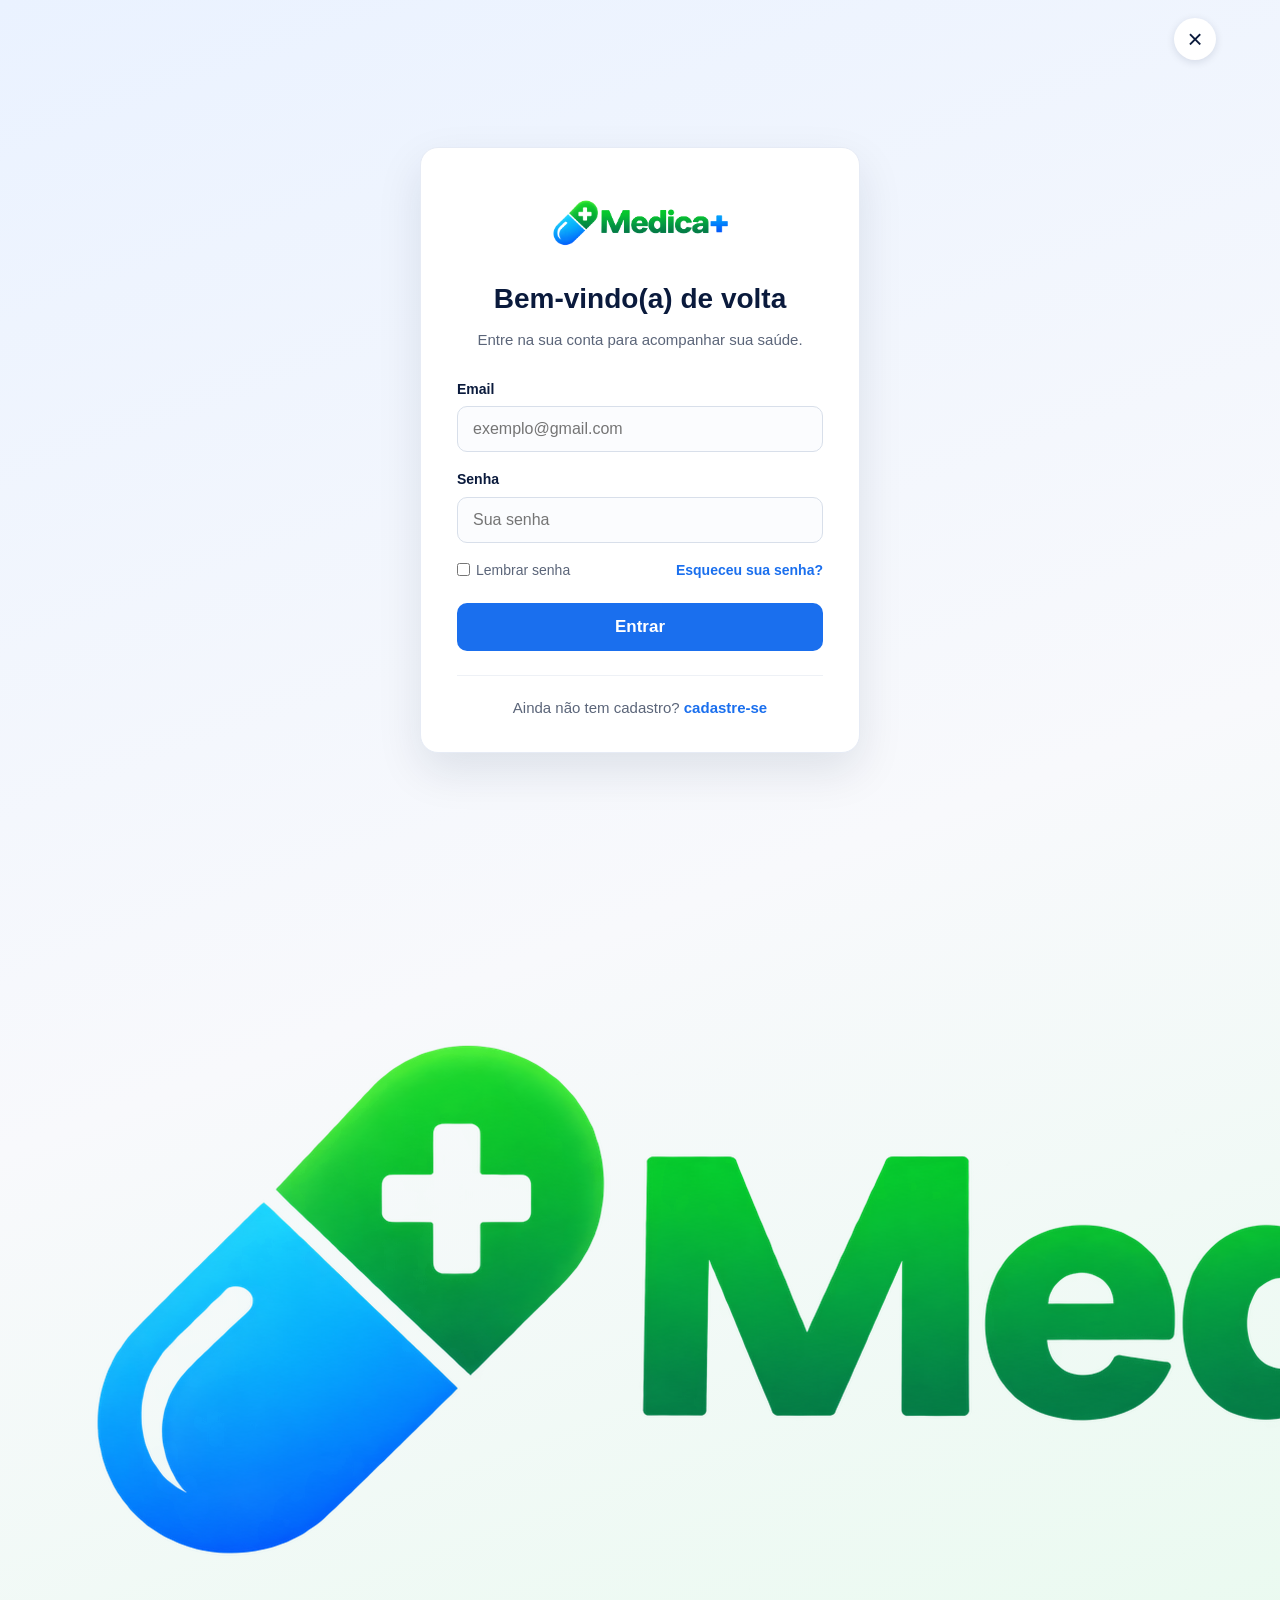
==== commit 3988fd8e: "teste" ====
--- a/checkout.html
+++ b/checkout.html
@@ -4,90 +4,155 @@
 <head>
     <meta charset="UTF-8">
     <meta name="viewport" content="width=device-width, initial-scale=1.0">
-    <title>Pagamento - Medica+</title>
+    <title>Medica+ - Checkout</title>
     <link rel="stylesheet" href="style.css">
 </head>
 
 <body class="pagina-checkout">
 
-    <main class="checkout">
+    <a href="#conteudo" class="skip-link">Pular para o conteúdo</a>
 
-        <a href="index.html" class="voltar">← Voltar</a>
+    <nav>
+        <div class="nav-container">
+            <a href="index.html" class="logo-link" onclick="window.scrollTo({top: 0, behavior: 'smooth'});">
+                <img src="img/logo.png" alt="Logo Medica+">
+            </a>
+            <button type="button" class="menu-toggle" id="menuToggle" aria-expanded="false" aria-controls="menuNav"
+                aria-label="Abrir menu de navegação">
+                <span></span>
+                <span></span>
+                <span></span>
+            </button>
 
-        <h1>Finalizar assinatura</h1>
+            <ul id="menuNav">
+                <li><a href="index.html">Início</a></li>
+                <li><a href="index.html#funcionalidades">Funcionalidades</a></li>
+                <li><a href="index.html#sobre">Sobre</a></li>
+                <li><a href="index.html#planos">Planos</a></li>
+                <li><a href="index.html#contato">Contatos</a></li>
+                <li><a href="login.html">Login</a></li>
+            </ul>
+        </div>
+    </nav>
 
-        <section class="resumo" aria-live="polite">
-            <div>
-                <p class="resumo-label">Plano selecionado</p>
-                <p class="resumo-plano" id="resumo-plano">—</p>
-            </div>
-            <p class="resumo-preco" id="resumo-preco">R$ 0,00</p>
-        </section>
-
-        <div class="metodos" role="tablist" aria-label="Forma de pagamento">
-            <button type="button" class="metodo ativo" id="btn-cartao" role="tab" aria-selected="true">💳 Cartão</button>
-            <button type="button" class="metodo" id="btn-pix" role="tab" aria-selected="false">⚡ Pix</button>
+    <main id="conteudo" class="checkout">
+        <h1>Finalizar Assinatura</h1>
+        
+        <div class="resumo">
+            <h2>Resumo do Plano</h2>
+            <p>Plano: <strong id="resumo-plano"></strong></p>
+            <p>Valor: <strong id="resumo-preco"></strong></p>
         </div>
 
-        <!-- ==================== CARTÃO ==================== -->
-        <form class="form-pagamento" id="form-cartao">
+        <div class="metodos">
+            <button type="button" id="btn-cartao" class="ativo" aria-selected="true">Cartão de Crédito</button>
+            <button type="button" id="btn-pix" aria-selected="false">Pix</button>
+        </div>
 
-            <label for="nome-cartao">Nome no cartão</label>
-            <input type="text" id="nome-cartao" placeholder="Como está impresso no cartão" autocomplete="cc-name">
+        <form id="form-cartao">
+            <h3>Pagamento com Cartão</h3>
+            <div class="form-group">
+                <label for="nome-cartao">Nome no Cartão</label>
+                <input type="text" id="nome-cartao" required>
+            </div>
+            <div class="form-group">
+                <label for="numero-cartao">Número do Cartão</label>
+                <input type="text" id="numero-cartao" maxlength="19" required>
+            </div>
+            <div class="form-row">
+                <div class="form-group">
+                    <label for="validade">Validade</label>
+                    <input type="text" id="validade" placeholder="MM/AA" maxlength="5" required>
+                </div>
+                <div class="form-group">
+                    <label for="cvv">CVV</label>
+                    <input type="text" id="cvv" maxlength="4" required>
+                </div>
+            </div>
+            <button type="submit" id="btn-pagar-cartao" class="btn-pagar">Pagar <span id="valor-botao"></span></button>
+            <div id="msg-cartao" class="mensagem"></div>
+        </form>
 
-            <label for="numero-cartao">Número do cartão</label>
-            <input type="text" id="numero-cartao" placeholder="0000 0000 0000 0000" inputmode="numeric"
-                autocomplete="cc-number">
+        <div id="form-pix" class="escondido">
+            <h3>Pagamento com Pix</h3>
+            <p>Escaneie o QR Code ou copie o código abaixo:</p>
+            <div class="pix-container">
+                <input type="text" id="codigo-pix" readonly value="00020126580014br.gov.bcb.pix0136medicamais-pix@example.com520400005303986540510.005802BR5913MEDICA MAIS LTDA6009SAO PAULO62070503***6304ABCD">
+                <button type="button" id="btn-copiar-pix">Copiar</button>
+            </div>
+            <button type="button" id="btn-confirmar-pix" class="btn-pagar">Já paguei</button>
+            <div id="msg-pix" class="mensagem"></div>
+        </div>
 
-            <div class="linha-dupla">
-                <div>
-                    <label for="validade">Validade</label>
-                    <input type="text" id="validade" placeholder="MM/AA" inputmode="numeric" autocomplete="cc-exp">
-                </div>
-                <div>
-                    <label for="cvv">CVV</label>
-                    <input type="text" id="cvv" placeholder="123" inputmode="numeric" autocomplete="cc-csc">
+        <div id="overlay-sucesso" class="overlay">
+            <div class="overlay-content">
+                <h2>✅ Pagamento Aprovado!</h2>
+                <p id="sucesso-texto"></p>
+                <p>Redirecionando para seu painel...</p>
+            </div>
+        </div>
+    </main>
+
+    <footer id="contato">
+        <div class="footer-container">
+
+            <div class="footer-logo">
+                <img src="img/img-footer.png" alt="Logo Medica+ no rodapé">
+
+                <div class="social">
+                    <a href="#" aria-label="Medica+ no Instagram"><span></span></a>
+                    <a href="#" aria-label="Medica+ no Facebook"><span></span></a>
+                    <a href="#" aria-label="Medica+ no LinkedIn"><span></span></a>
                 </div>
             </div>
 
-            <p class="mensagem" id="msg-cartao"></p>
+            <div class="footer-links">
+                <h3>Navegação</h3>
 
-            <button type="submit" class="btn-pagar" id="btn-pagar-cartao">Pagar <span id="valor-botao"></span></button>
-        </form>
-
-        <!-- ==================== PIX ==================== -->
-        <div class="form-pagamento escondido" id="form-pix">
-
-            <div class="pix-qr" aria-hidden="true">▦</div>
-
-            <p class="pix-texto">Escaneie o QR Code no app do seu banco ou copie o código Pix:</p>
-
-            <div class="pix-codigo">
-                <input type="text" id="codigo-pix" readonly
-                    value="URUBUDOPIXPAGUEAGORA!">
-                <button type="button" id="btn-copiar-pix">Copiar</button>
+                <ul>
+                    <li><a href="index.html">Início</a></li>
+                    <li><a href="index.html#funcionalidades">Funcionalidades</a></li>
+                    <li><a href="index.html#sobre">Sobre</a></li>
+                    <li><a href="index.html#planos">Planos</a></li>
+                    <li><a href="index.html#contato">Contato</a></li>
+                </ul>
             </div>
 
-            <p class="mensagem" id="msg-pix"></p>
+            <div class="footer-links">
+                <h3>Suporte</h3>
 
-            <button type="button" class="btn-pagar" id="btn-confirmar-pix">Já paguei</button>
+                <ul>
+                    <li><a href="">Central de ajuda</a></li>
+                    <li><a href="">Termos de uso</a></li>
+                    <li><a href="">Política de privacidade</a></li>
+                </ul>
+            </div>
+
+            <address class="footer-contact">
+                <h3>Suporte e Contato</h3>
+                <p>
+                    <strong>📧 E-mail:</strong><br>
+                    <a href="mailto:medicamais2026@gmail.com">medicamais2026@gmail.com</a>
+                </p>
+                <p>
+                    <strong>📞 WhatsApp:</strong><br>
+                    <a href="https://wa.me/5511959910948" target="_blank">(11) 95991-0948</a>
+                </p>
+                <p>
+                    <strong>🕒 Horário:</strong><br>
+                    Seg a Sex, das 8h às 18h
+                </p>
+                <p>
+                    <strong>📍 Endereço:</strong><br>
+                    <a href="https://www.google.com/maps/search/Avenida+Inajar+de+Souza, 1234,+São+Paulo" target="_blank">Av. Inajar de Souza, 1234 - São Paulo</a>
+                </p>
+            </address>
+
         </div>
-
-    </main>
-
-
-    <div class="overlay-sucesso" id="overlay-sucesso">
-        <div class="caixa-sucesso">
-            <div class="check">✓</div>
-            <h2>Pagamento aprovado!</h2>
-            <p id="sucesso-texto">Sua assinatura foi ativada com sucesso.</p>
-            <a href="index.html" class="btn-pagar">Voltar para o início</a>
-        </div>
-    </div>
+    </footer>
 
     <script src="api.js"></script>
     <script src="script.js"></script>
-
 </body>
 
 </html>
--- a/style.css
+++ b/style.css
@@ -2809,3 +2809,99 @@
         background-color: #f2f7ff;
     }
 }
+
+/* ====== NOVAS ALTERAÇÕES ====== */
+
+/* Logo clicável */
+.logo-link {
+    text-decoration: none;
+    display: inline-block;
+    cursor: pointer;
+}
+
+.logo-link:hover {
+    opacity: 0.9;
+}
+
+/* Seção Sobre */
+.sobre {
+    padding: 80px 20px;
+    background: linear-gradient(135deg, #f5f7fa 0%, #c3cfe2 100%);
+    text-align: center;
+}
+
+.sobre header {
+    margin-bottom: 40px;
+}
+
+.sobre header p {
+    color: #667eea;
+    font-weight: 600;
+    font-size: 14px;
+    letter-spacing: 2px;
+    margin-bottom: 10px;
+}
+
+.sobre header h2 {
+    font-size: 36px;
+    color: #2d3748;
+    margin: 0;
+}
+
+.sobre-content {
+    max-width: 800px;
+    margin: 0 auto;
+    font-size: 18px;
+    line-height: 1.8;
+    color: #4a5568;
+}
+
+/* Overlay de sucesso melhorado */
+.overlay {
+    display: none;
+    position: fixed;
+    top: 0;
+    left: 0;
+    width: 100%;
+    height: 100%;
+    background: rgba(0, 0, 0, 0.8);
+    z-index: 9999;
+    justify-content: center;
+    align-items: center;
+}
+
+.overlay.ativo {
+    display: flex;
+}
+
+.overlay-content {
+    background: white;
+    padding: 60px 40px;
+    border-radius: 16px;
+    text-align: center;
+    max-width: 500px;
+    animation: slideIn 0.3s ease;
+}
+
+@keyframes slideIn {
+    from {
+        transform: translateY(-50px);
+        opacity: 0;
+    }
+    to {
+        transform: translateY(0);
+        opacity: 1;
+    }
+}
+
+.overlay-content h2 {
+    color: #48bb78;
+    font-size: 32px;
+    margin-bottom: 20px;
+}
+
+.overlay-content p {
+    color: #4a5568;
+    font-size: 18px;
+    margin: 10px 0;
+}
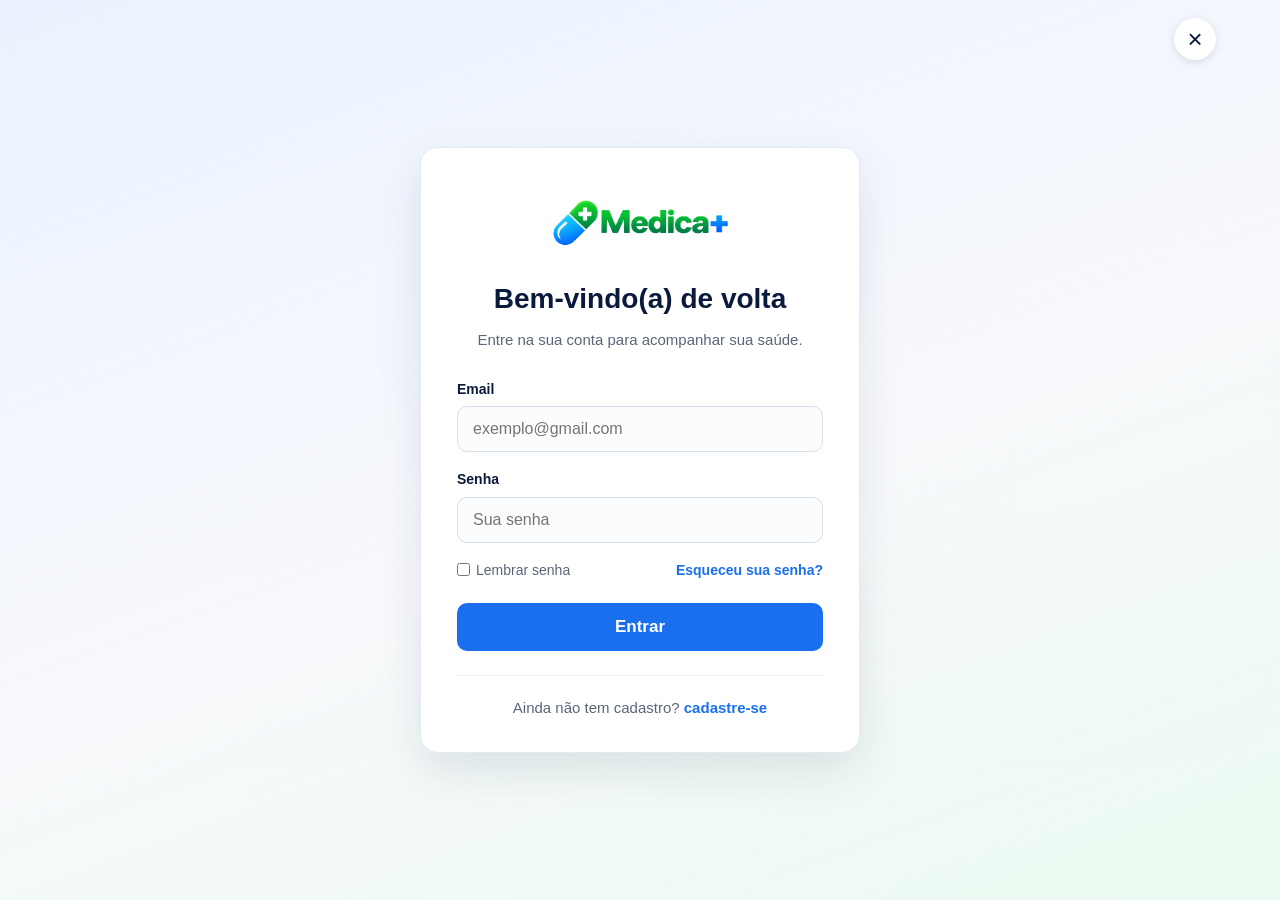
==== commit a979fb23: "Autaliazção do checkout, validação de campos" ====
--- a/checkout.html
+++ b/checkout.html
@@ -6,6 +6,7 @@
     <meta name="viewport" content="width=device-width, initial-scale=1.0">
     <title>Medica+ - Checkout</title>
     <link rel="stylesheet" href="style.css">
+    <link rel="stylesheet" href="checkout-validacao.css">
 </head>
 
 <body class="pagina-checkout">
@@ -53,20 +54,22 @@
             <h3>Pagamento com Cartão</h3>
             <div class="form-group">
                 <label for="nome-cartao">Nome no Cartão</label>
-                <input type="text" id="nome-cartao" required>
+                <input type="text" id="nome-cartao" autocomplete="cc-name" required>
             </div>
             <div class="form-group">
                 <label for="numero-cartao">Número do Cartão</label>
-                <input type="text" id="numero-cartao" maxlength="19" required>
+                <input type="text" id="numero-cartao" maxlength="19" inputmode="numeric" autocomplete="cc-number" required>
+                <div class="cartao-info" id="info-cartao" aria-live="polite"></div>
             </div>
             <div class="form-row">
                 <div class="form-group">
                     <label for="validade">Validade</label>
-                    <input type="text" id="validade" placeholder="MM/AA" maxlength="5" required>
+                    <input type="text" id="validade" placeholder="MM/AA" maxlength="5" inputmode="numeric" autocomplete="cc-exp" required>
+                    <small class="campo-msg" id="msg-validade" aria-live="polite"></small>
                 </div>
                 <div class="form-group">
                     <label for="cvv">CVV</label>
-                    <input type="text" id="cvv" maxlength="4" required>
+                    <input type="text" id="cvv" maxlength="4" inputmode="numeric" autocomplete="cc-csc" required>
                 </div>
             </div>
             <button type="submit" id="btn-pagar-cartao" class="btn-pagar">Pagar <span id="valor-botao"></span></button>
--- a/style.css
+++ b/style.css
@@ -307,7 +307,7 @@
 }
  
 .card-func.sos {
-    background-color: ffffrgb(240, 108, 108);
+    background-color: #fde8e9;
     border: 2px solid red
 }
  
@@ -2905,3 +2905,250 @@
     font-size: 18px;
     margin: 10px 0;
 }
+
+/* ====== CORREÇÕES DO CHECKOUT ====== */
+
+/* ---------- CHECKOUT ---------- */
+
+body.pagina-checkout .checkout {
+    margin: 40px auto;
+    width: calc(100% - 32px);
+}
+
+/* Resumo do plano (h2 + duas linhas "Plano:" / "Valor:") */
+.checkout .resumo {
+    display: block;
+}
+
+.resumo h2 {
+    font-size: 13px;
+    font-weight: normal;
+    color: #666;
+    margin-bottom: 8px;
+}
+
+.resumo p {
+    display: flex;
+    justify-content: space-between;
+    align-items: center;
+    font-size: 15px;
+    color: #555;
+    margin: 4px 0;
+}
+
+.resumo strong {
+    font-size: 20px;
+    color: #0b1f3a;
+}
+
+#resumo-preco {
+    color: #27AE60;
+}
+
+/* Abas Cartão / Pix */
+.metodos button {
+    flex: 1;
+    padding: 12px;
+    border: 2px solid #ddd;
+    background: #fff;
+    border-radius: 10px;
+    font-size: 16px;
+    font-weight: bold;
+    color: #555;
+    cursor: pointer;
+    transition: .2s;
+}
+
+.metodos button.ativo {
+    border-color: #2d7ff9;
+    color: #2d7ff9;
+    background: #eef5ff;
+}
+
+/* Formulário de cartão */
+#form-cartao h3,
+#form-pix h3 {
+    font-size: 18px;
+    color: #0b1f3a;
+    margin-bottom: 4px;
+}
+
+.form-group {
+    margin-top: 16px;
+}
+
+.form-group label {
+    display: block;
+    font-size: 14px;
+    font-weight: bold;
+    color: #0b1f3a;
+    margin-bottom: 6px;
+}
+
+.form-group input,
+.pix-container input {
+    width: 100%;
+    padding: 14px;
+    border: 1px solid #ccc;
+    border-radius: 8px;
+    font-size: 16px;
+    outline: none;
+}
+
+.form-group input:focus,
+.pix-container input:focus {
+    border-color: #2d7ff9;
+    box-shadow: 0 0 0 2px rgba(45, 127, 249, 0.2);
+}
+
+.form-row {
+    display: flex;
+    gap: 14px;
+}
+
+.form-row .form-group {
+    flex: 1;
+    min-width: 0;
+}
+
+/* Pix */
+#form-pix p {
+    font-size: 14px;
+    color: #555;
+    margin: 10px 0 14px;
+}
+
+.pix-container {
+    display: flex;
+    gap: 8px;
+}
+
+.pix-container input {
+    flex: 1;
+    width: auto;
+    min-width: 0;
+    padding: 12px;
+    font-size: 13px;
+    color: #666;
+}
+
+.pix-container button {
+    padding: 0 18px;
+    border: none;
+    border-radius: 8px;
+    background: #2d7ff9;
+    color: #fff;
+    font-weight: bold;
+    cursor: pointer;
+}
+
+.pix-container button:hover {
+    background: #1b65d6;
+}
+
+.btn-pagar:disabled {
+    opacity: .6;
+    cursor: not-allowed;
+}
+
+/* ====== RODAPÉ COMPACTO ====== */
+footer,
+body.pagina-logado footer {
+    padding: 30px 30px 24px;
+}
+
+.footer-container,
+body.pagina-logado .footer-container {
+    gap: 20px 40px;
+}
+
+.footer-logo,
+body.pagina-logado .footer-logo {
+    gap: 10px;
+}
+
+footer .footer-logo img,
+body.pagina-logado .footer-logo img {
+    width: clamp(130px, 20vw, 200px);
+}
+
+.footer-links h3,
+body.pagina-logado .footer-links h3 {
+    font-size: 17px;
+    margin-bottom: 12px;
+}
+
+.footer-links ul,
+body.pagina-logado .footer-links ul {
+    gap: 8px;
+}
+
+/* ====== SEÇÃO DE CONTATO ====== */
+.contato {
+    padding: 60px 20px;
+    background: #fff;
+    text-align: center;
+}
+
+.contato header p {
+    color: #007EFF;
+    font-weight: bold;
+    font-size: 19px;
+    letter-spacing: 1px;
+    margin-bottom: 8px;
+}
+
+.contato header h2 {
+    font-size: 32px;
+    color: #0b1f3a;
+    margin-bottom: 8px;
+}
+
+.contato-sub {
+    color: #666;
+    margin-bottom: 32px;
+}
+
+.contato-grid {
+    max-width: 1000px;
+    margin: 0 auto;
+    display: grid;
+    grid-template-columns: repeat(auto-fit, minmax(220px, 1fr));
+    gap: 20px;
+}
+
+.contato-card {
+    background: #f8f9fc;
+    border: 1px solid #e6ebf5;
+    border-radius: 16px;
+    padding: 24px 18px;
+}
+
+.contato-card span {
+    display: block;
+    font-size: 32px;
+    margin-bottom: 10px;
+}
+
+.contato-card h3 {
+    font-size: 18px;
+    color: #0b1f3a;
+    margin-bottom: 6px;
+}
+
+.contato-card p,
+.contato-card a {
+    font-size: 15px;
+    color: #555;
+    overflow-wrap: anywhere;
+}
+
+.contato-card a {
+    color: #2d7ff9;
+    font-weight: bold;
+    text-decoration: none;
+}
+
+.contato-card a:hover {
+    text-decoration: underline;
+}
--- a/checkout-validacao.css
+++ b/checkout-validacao.css
@@ -0,0 +1,24 @@
+/* Validação do cartão no checkout: bandeira, Mod 10 e validade */
+.cartao-info {
+  display: flex; align-items: center; flex-wrap: wrap; gap: 8px;
+  min-height: 24px; margin-top: 6px; font-size: 13px;
+}
+.bandeira-chip {
+  display: inline-block; padding: 3px 12px; border-radius: 999px;
+  font-size: 12px; font-weight: 700; color: #fff; background: #6b7280;
+}
+.bandeira-visa { background: #1a1f71; }
+.bandeira-mastercard { background: #eb001b; }
+.bandeira-amex { background: #2e77bb; }
+.bandeira-elo { background: #111827; }
+.bandeira-hipercard { background: #b3131b; }
+.bandeira-diners { background: #0079be; }
+.bandeira-discover { background: #f76f20; }
+.bandeira-jcb { background: #0b7a3d; }
+.bandeira-desconhecida { background: #9ca3af; }
+.cartao-status.ok { color: #2e9e3f; font-weight: 600; }
+.cartao-status.erro { color: #e63946; font-weight: 600; }
+.form-group input.campo-ok { border-color: #2e9e3f; }
+.form-group input.campo-erro { border-color: #e63946; }
+.campo-msg { display: block; min-height: 16px; margin-top: 4px; font-size: 12px; color: #e63946; }
+.campo-msg.ok { color: #2e9e3f; }
